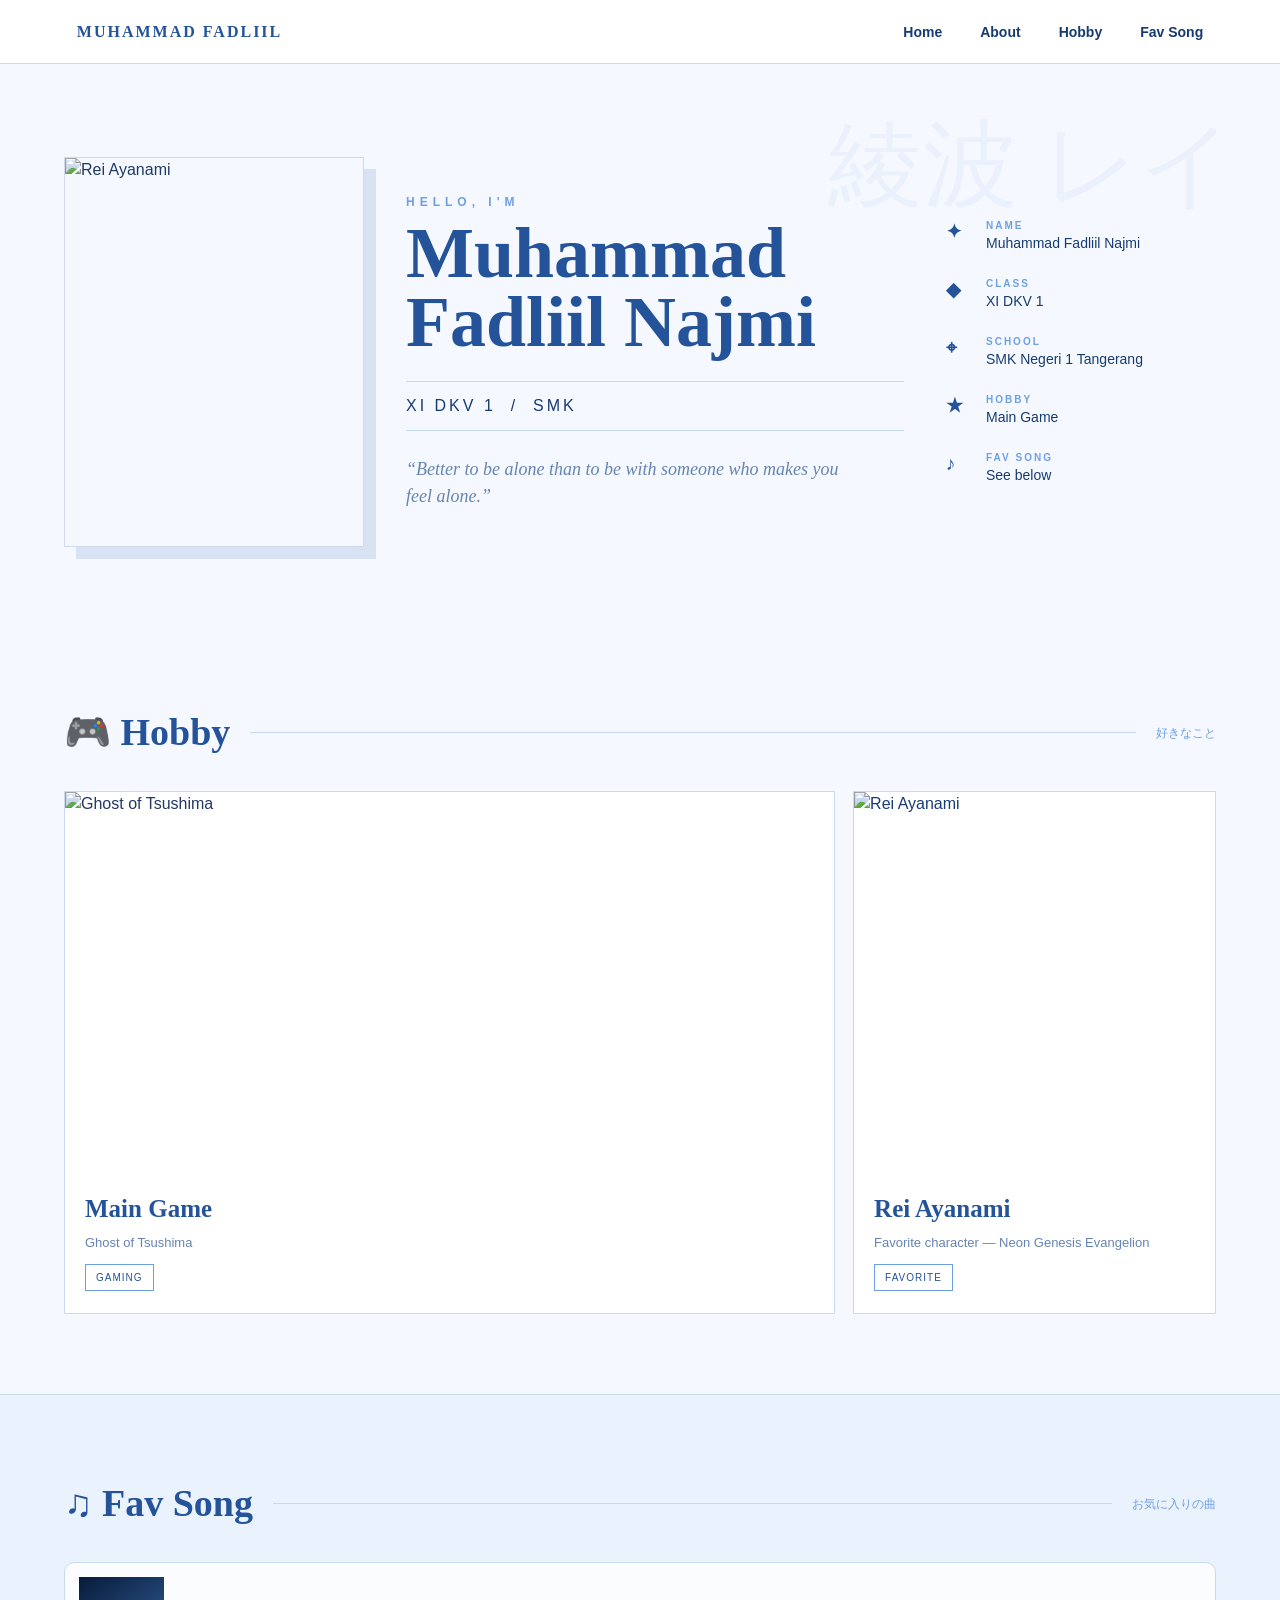
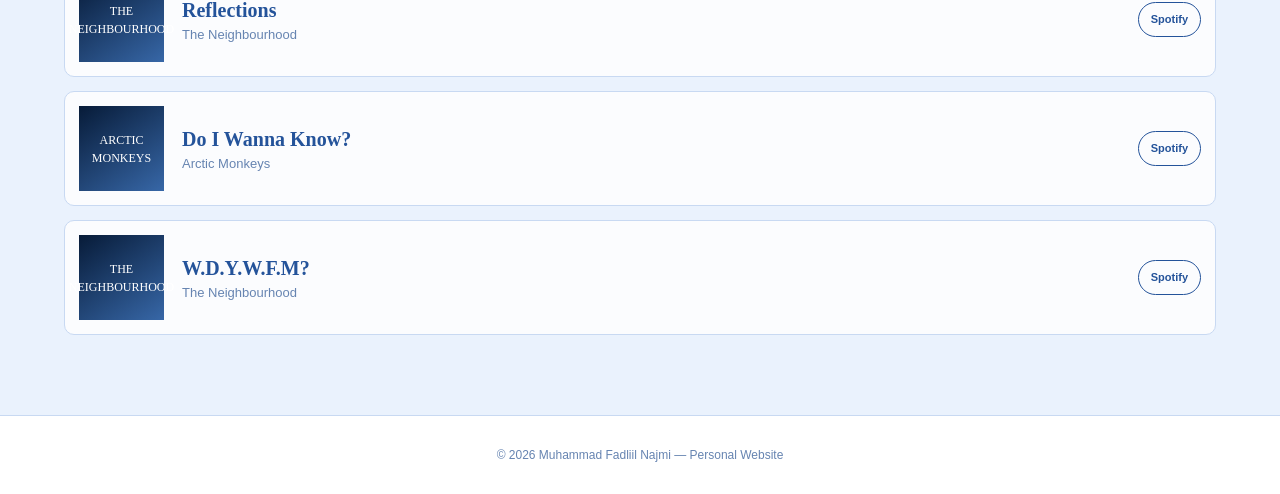
==== index.html @ 2e1e951e "Add files via upload" ====
<!DOCTYPE html>
<html lang="id">
<head>
    <meta charset="UTF-8">
    <meta name="viewport" content="width=device-width, initial-scale=1.0">
    <title>Muhammad Fadliil Najmi</title>

    <style>
        :root{
            --blue:#24539a;
            --blue2:#6f9fe3;
            --light:#f5f9ff;
            --white:#ffffff;
            --line:#c8d9f2;
            --text:#173b70;
            --muted:#6684b1;
        }

        *{box-sizing:border-box;margin:0;padding:0}

        html{scroll-behavior:smooth}

        body{
            font-family:Arial, Helvetica, sans-serif;
            background:var(--light);
            color:var(--text);
            line-height:1.5;
        }

        nav{
            height:64px;
            background:rgba(255,255,255,.94);
            border-bottom:1px solid var(--line);
            display:flex;
            align-items:center;
            justify-content:space-between;
            padding:0 6%;
            position:sticky;
            top:0;
            z-index:20;
            backdrop-filter:blur(10px);
        }

        .logo{
            font-family:Georgia,serif;
            font-weight:bold;
            color:var(--blue);
            letter-spacing:2px;
        }

        nav ul{
            list-style:none;
            display:flex;
            gap:38px;
        }

        nav a{
            color:var(--text);
            text-decoration:none;
            font-size:14px;
            font-weight:600;
        }

        nav a:hover{color:var(--blue2)}

        .container{
            width:min(1180px,90%);
            margin:auto;
        }

        /* HERO */
        .hero{
            min-height:560px;
            display:grid;
            grid-template-columns:300px 1fr 270px;
            align-items:center;
            gap:42px;
            padding:70px 0 55px;
            position:relative;
            overflow:hidden;
        }

        .hero::after{
            content:"綾波 レイ";
            position:absolute;
            right:-20px;
            top:30px;
            font-size:95px;
            font-family:Georgia,serif;
            color:rgba(111,159,227,.08);
            pointer-events:none;
        }

        .rei-main{
            width:100%;
            height:390px;
            object-fit:cover;
            object-position:center;
            border:1px solid var(--line);
            box-shadow:12px 12px 0 rgba(111,159,227,.25);
            filter:grayscale(.2) sepia(.05);
        }

        .eyebrow{
            text-transform:uppercase;
            letter-spacing:5px;
            font-size:12px;
            color:var(--blue2);
            font-weight:bold;
            margin-bottom:8px;
        }

        h1{
            font-family:Georgia,"Times New Roman",serif;
            font-size:clamp(42px,6vw,72px);
            line-height:.96;
            color:var(--blue);
            margin-bottom:24px;
        }

        .class-line{
            border-top:1px solid var(--line);
            border-bottom:1px solid var(--line);
            padding:12px 0;
            font-size:16px;
            letter-spacing:3px;
        }

        .quote{
            margin-top:25px;
            max-width:440px;
            color:var(--muted);
            font-family:Georgia,serif;
            font-style:italic;
            font-size:18px;
        }

        .info{
            display:grid;
            gap:22px;
        }

        .info-item{
            display:grid;
            grid-template-columns:30px 1fr;
            gap:10px;
        }

        .icon{
            color:var(--blue);
            font-size:19px;
            font-weight:bold;
        }

        .label{
            text-transform:uppercase;
            font-size:10px;
            letter-spacing:2px;
            color:var(--blue2);
            font-weight:bold;
        }

        .value{
            font-size:14px;
            color:var(--text);
        }

        /* SECTIONS */
        section{
            padding:80px 0;
        }

        .section-heading{
            display:flex;
            align-items:center;
            gap:20px;
            margin-bottom:30px;
        }

        .section-heading h2{
            font-family:Georgia,serif;
            font-size:38px;
            color:var(--blue);
        }

        .section-heading .line{
            height:1px;
            background:var(--line);
            flex:1;
        }

        .section-heading small{
            color:var(--blue2);
            font-size:12px;
        }

        /* HOBBY */
        .hobby-layout{
            display:grid;
            grid-template-columns:1.7fr .8fr;
            gap:18px;
        }

        .game-card,.rei-card{
            background:white;
            border:1px solid var(--line);
            overflow:hidden;
        }

        .game-card img{
            width:100%;
            height:380px;
            object-fit:cover;
            display:block;
            filter:saturate(.75) hue-rotate(5deg);
        }

        .rei-card img{
            width:100%;
            height:380px;
            object-fit:cover;
            display:block;
            object-position:center;
        }

        .card-content{
            padding:18px 20px 22px;
        }

        .card-content h3{
            color:var(--blue);
            font-family:Georgia,serif;
            font-size:25px;
            margin-bottom:5px;
        }

        .card-content p{
            color:var(--muted);
            font-size:13px;
        }

        .tag{
            display:inline-block;
            margin-top:12px;
            padding:5px 10px;
            border:1px solid var(--blue2);
            color:var(--blue);
            font-size:10px;
            letter-spacing:1px;
            text-transform:uppercase;
        }

        /* SONGS */
        .songs-section{
            background:#eaf2fd;
            border-top:1px solid var(--line);
            border-bottom:1px solid var(--line);
        }

        .songs{
            display:grid;
            gap:14px;
        }

        .song{
            display:grid;
            grid-template-columns:85px 1fr 80px;
            align-items:center;
            gap:18px;
            padding:14px;
            background:rgba(255,255,255,.8);
            border:1px solid var(--line);
            border-radius:10px;
        }

        .cover{
            width:85px;
            height:85px;
            background:linear-gradient(145deg,#071b38,#3767a7);
            display:flex;
            align-items:center;
            justify-content:center;
            text-align:center;
            color:white;
            font-family:Georgia,serif;
            font-size:12px;
            padding:8px;
        }

        .song h3{
            color:var(--blue);
            font-family:Georgia,serif;
            font-size:20px;
        }

        .song p{
            color:var(--muted);
            font-size:13px;
        }

        .spotify{
            justify-self:end;
            border:1px solid var(--blue);
            color:var(--blue);
            text-decoration:none;
            padding:8px 12px;
            border-radius:20px;
            font-size:11px;
            font-weight:bold;
        }

        .spotify:hover{
            background:var(--blue);
            color:white;
        }

        footer{
            padding:30px;
            text-align:center;
            color:var(--muted);
            background:white;
            font-size:12px;
        }

        /* MOBILE */
        @media(max-width:850px){
            .hero{
                grid-template-columns:1fr;
                text-align:center;
            }

            .rei-main{
                width:min(300px,80%);
                margin:auto;
                height:380px;
            }

            .quote{margin:25px auto}

            .info{
                grid-template-columns:1fr 1fr;
                text-align:left;
            }

            .hobby-layout{
                grid-template-columns:1fr;
            }

            .game-card img,.rei-card img{
                height:330px;
            }

            nav ul{gap:15px}
            nav a{font-size:11px}
        }

        @media(max-width:550px){
            nav{padding:0 4%}
            .logo{font-size:13px}
            nav ul{gap:10px}
            .info{grid-template-columns:1fr}
            .song{
                grid-template-columns:65px 1fr;
            }
            .cover{
                width:65px;
                height:65px;
            }
            .spotify{
                grid-column:2;
                justify-self:start;
            }
        }
    </style>
</head>

<body>

<nav>
    <div class="logo">MUHAMMAD FADLIIL</div>
    <ul>
        <li><a href="#home">Home</a></li>
        <li><a href="#about">About</a></li>
        <li><a href="#hobby">Hobby</a></li>
        <li><a href="#songs">Fav Song</a></li>
    </ul>
</nav>

<main>

    <!-- PROFILE -->
    <section class="hero container" id="home">

        <img
            class="rei-main"
            src="https://i.pinimg.com/736x/6a/52/76/6a5276e6321b547c98bd7830beb4048f.jpg"
            alt="Rei Ayanami"
        >

        <div id="about">
            <div class="eyebrow">Hello, I'm</div>
            <h1>Muhammad<br>Fadliil Najmi</h1>

            <div class="class-line">
                XI DKV 1 &nbsp;/&nbsp; SMK
            </div>

            <p class="quote">
                “Better to be alone than to be with someone who makes you feel alone.”
            </p>
        </div>

        <div class="info">
            <div class="info-item">
                <div class="icon">✦</div>
                <div>
                    <div class="label">Name</div>
                    <div class="value">Muhammad Fadliil Najmi</div>
                </div>
            </div>

            <div class="info-item">
                <div class="icon">◆</div>
                <div>
                    <div class="label">Class</div>
                    <div class="value">XI DKV 1</div>
                </div>
            </div>

            <div class="info-item">
                <div class="icon">⌖</div>
                <div>
                    <div class="label">School</div>
                    <div class="value">SMK Negeri 1 Tangerang</div>
                </div>
            </div>

            <div class="info-item">
                <div class="icon">★</div>
                <div>
                    <div class="label">Hobby</div>
                    <div class="value">Main Game</div>
                </div>
            </div>

            <div class="info-item">
                <div class="icon">♪</div>
                <div>
                    <div class="label">Fav Song</div>
                    <div class="value">See below</div>
                </div>
            </div>
        </div>

    </section>

    <!-- HOBBY -->
    <section id="hobby">
        <div class="container">

            <div class="section-heading">
                <h2>🎮 Hobby</h2>
                <div class="line"></div>
                <small>好きなこと</small>
            </div>

            <div class="hobby-layout">

                <article class="game-card">
                    <img
                        src="https://image.api.playstation.com/vulcan/ap/rnd/202010/0222/9h423wCC1FFb8tknYFAU4NC9.png"
                        alt="Ghost of Tsushima"
                    >

                    <div class="card-content">
                        <h3>Main Game</h3>
                        <p>Ghost of Tsushima</p>
                        <span class="tag">Gaming</span>
                    </div>
                </article>

                <article class="rei-card">
                    <img
                        src="https://i.pinimg.com/736x/6a/52/76/6a5276e6321b547c98bd7830beb4048f.jpg"
                        alt="Rei Ayanami"
                    >

                    <div class="card-content">
                        <h3>Rei Ayanami</h3>
                        <p>Favorite character — Neon Genesis Evangelion</p>
                        <span class="tag">Favorite</span>
                    </div>
                </article>

            </div>
        </div>
    </section>

    <!-- SONGS -->
    <section class="songs-section" id="songs">
        <div class="container">

            <div class="section-heading">
                <h2>♫ Fav Song</h2>
                <div class="line"></div>
                <small>お気に入りの曲</small>
            </div>

            <div class="songs">

                <article class="song">
                    <div class="cover">THE<br>NEIGHBOURHOOD</div>
                    <div>
                        <h3>Reflections</h3>
                        <p>The Neighbourhood</p>
                    </div>
                    <a
                        class="spotify"
                        href="https://open.spotify.com/search/Reflections%20The%20Neighbourhood"
                        target="_blank"
                    >Spotify</a>
                </article>

                <article class="song">
                    <div class="cover">ARCTIC<br>MONKEYS</div>
                    <div>
                        <h3>Do I Wanna Know?</h3>
                        <p>Arctic Monkeys</p>
                    </div>
                    <a
                        class="spotify"
                        href="https://open.spotify.com/search/Do%20I%20Wanna%20Know%20Arctic%20Monkeys"
                        target="_blank"
                    >Spotify</a>
                </article>

                <article class="song">
                    <div class="cover">THE<br>NEIGHBOURHOOD</div>
                    <div>
                        <h3>W.D.Y.W.F.M?</h3>
                        <p>The Neighbourhood</p>
                    </div>
                    <a
                        class="spotify"
                        href="https://open.spotify.com/search/W.D.Y.W.F.M.%20The%20Neighbourhood"
                        target="_blank"
                    >Spotify</a>
                </article>

            </div>
        </div>
    </section>

</main>

<footer>
    © 2026 Muhammad Fadliil Najmi — Personal Website
</footer>

</body>
</html>
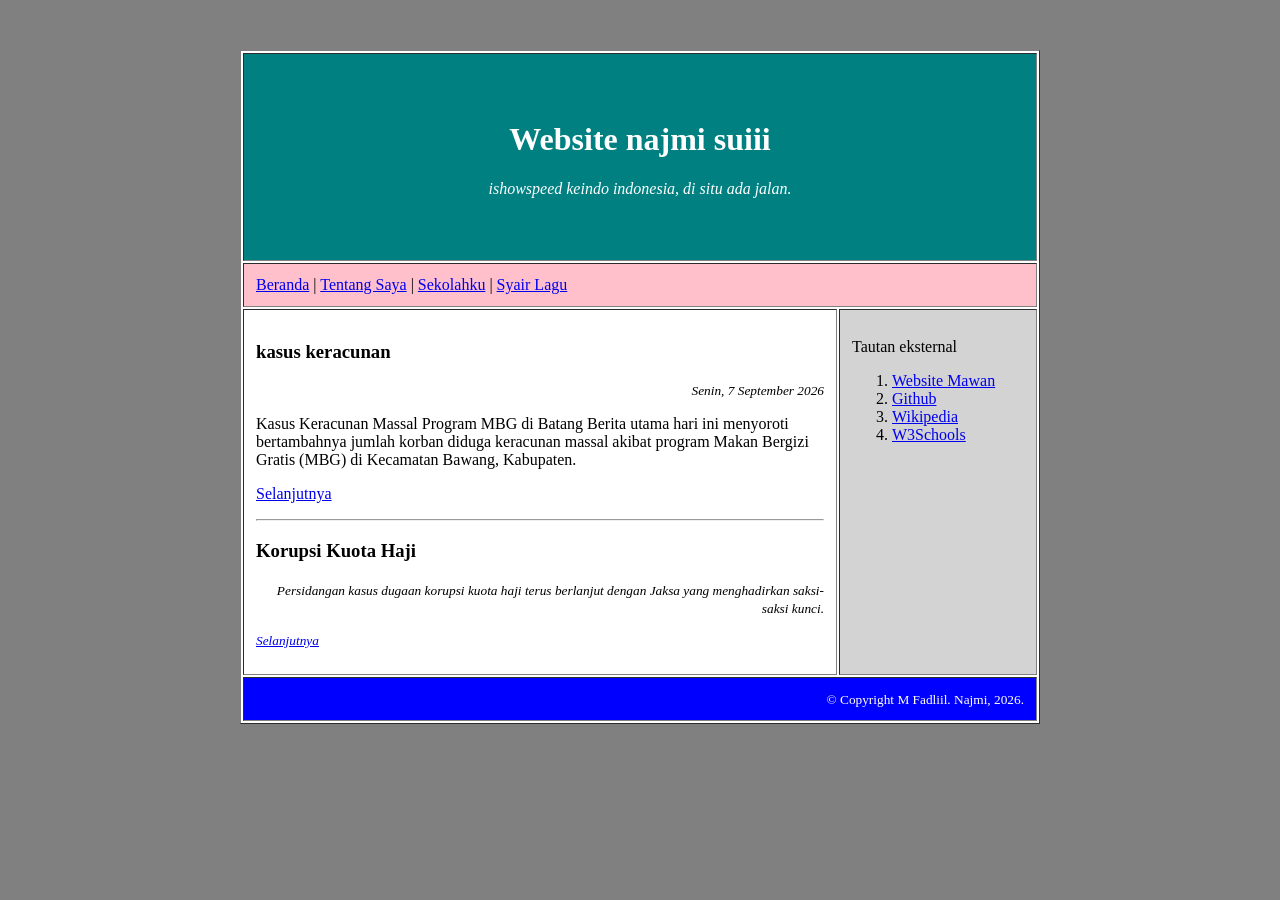
==== commit 48265f82: "Add files via upload" ====
--- a/index.html
+++ b/index.html
@@ -1,561 +1,67 @@
-<!DOCTYPE html>
-<html lang="id">
-<head>
-    <meta charset="UTF-8">
-    <meta name="viewport" content="width=device-width, initial-scale=1.0">
-    <title>Muhammad Fadliil Najmi</title>
-
-    <style>
-        :root{
-            --blue:#24539a;
-            --blue2:#6f9fe3;
-            --light:#f5f9ff;
-            --white:#ffffff;
-            --line:#c8d9f2;
-            --text:#173b70;
-            --muted:#6684b1;
-        }
-
-        *{box-sizing:border-box;margin:0;padding:0}
-
-        html{scroll-behavior:smooth}
-
-        body{
-            font-family:Arial, Helvetica, sans-serif;
-            background:var(--light);
-            color:var(--text);
-            line-height:1.5;
-        }
-
-        nav{
-            height:64px;
-            background:rgba(255,255,255,.94);
-            border-bottom:1px solid var(--line);
-            display:flex;
-            align-items:center;
-            justify-content:space-between;
-            padding:0 6%;
-            position:sticky;
-            top:0;
-            z-index:20;
-            backdrop-filter:blur(10px);
-        }
-
-        .logo{
-            font-family:Georgia,serif;
-            font-weight:bold;
-            color:var(--blue);
-            letter-spacing:2px;
-        }
-
-        nav ul{
-            list-style:none;
-            display:flex;
-            gap:38px;
-        }
-
-        nav a{
-            color:var(--text);
-            text-decoration:none;
-            font-size:14px;
-            font-weight:600;
-        }
-
-        nav a:hover{color:var(--blue2)}
-
-        .container{
-            width:min(1180px,90%);
-            margin:auto;
-        }
-
-        /* HERO */
-        .hero{
-            min-height:560px;
-            display:grid;
-            grid-template-columns:300px 1fr 270px;
-            align-items:center;
-            gap:42px;
-            padding:70px 0 55px;
-            position:relative;
-            overflow:hidden;
-        }
-
-        .hero::after{
-            content:"綾波 レイ";
-            position:absolute;
-            right:-20px;
-            top:30px;
-            font-size:95px;
-            font-family:Georgia,serif;
-            color:rgba(111,159,227,.08);
-            pointer-events:none;
-        }
-
-        .rei-main{
-            width:100%;
-            height:390px;
-            object-fit:cover;
-            object-position:center;
-            border:1px solid var(--line);
-            box-shadow:12px 12px 0 rgba(111,159,227,.25);
-            filter:grayscale(.2) sepia(.05);
-        }
-
-        .eyebrow{
-            text-transform:uppercase;
-            letter-spacing:5px;
-            font-size:12px;
-            color:var(--blue2);
-            font-weight:bold;
-            margin-bottom:8px;
-        }
-
-        h1{
-            font-family:Georgia,"Times New Roman",serif;
-            font-size:clamp(42px,6vw,72px);
-            line-height:.96;
-            color:var(--blue);
-            margin-bottom:24px;
-        }
-
-        .class-line{
-            border-top:1px solid var(--line);
-            border-bottom:1px solid var(--line);
-            padding:12px 0;
-            font-size:16px;
-            letter-spacing:3px;
-        }
-
-        .quote{
-            margin-top:25px;
-            max-width:440px;
-            color:var(--muted);
-            font-family:Georgia,serif;
-            font-style:italic;
-            font-size:18px;
-        }
-
-        .info{
-            display:grid;
-            gap:22px;
-        }
-
-        .info-item{
-            display:grid;
-            grid-template-columns:30px 1fr;
-            gap:10px;
-        }
-
-        .icon{
-            color:var(--blue);
-            font-size:19px;
-            font-weight:bold;
-        }
-
-        .label{
-            text-transform:uppercase;
-            font-size:10px;
-            letter-spacing:2px;
-            color:var(--blue2);
-            font-weight:bold;
-        }
-
-        .value{
-            font-size:14px;
-            color:var(--text);
-        }
-
-        /* SECTIONS */
-        section{
-            padding:80px 0;
-        }
-
-        .section-heading{
-            display:flex;
-            align-items:center;
-            gap:20px;
-            margin-bottom:30px;
-        }
-
-        .section-heading h2{
-            font-family:Georgia,serif;
-            font-size:38px;
-            color:var(--blue);
-        }
-
-        .section-heading .line{
-            height:1px;
-            background:var(--line);
-            flex:1;
-        }
-
-        .section-heading small{
-            color:var(--blue2);
-            font-size:12px;
-        }
-
-        /* HOBBY */
-        .hobby-layout{
-            display:grid;
-            grid-template-columns:1.7fr .8fr;
-            gap:18px;
-        }
-
-        .game-card,.rei-card{
-            background:white;
-            border:1px solid var(--line);
-            overflow:hidden;
-        }
-
-        .game-card img{
-            width:100%;
-            height:380px;
-            object-fit:cover;
-            display:block;
-            filter:saturate(.75) hue-rotate(5deg);
-        }
-
-        .rei-card img{
-            width:100%;
-            height:380px;
-            object-fit:cover;
-            display:block;
-            object-position:center;
-        }
-
-        .card-content{
-            padding:18px 20px 22px;
-        }
-
-        .card-content h3{
-            color:var(--blue);
-            font-family:Georgia,serif;
-            font-size:25px;
-            margin-bottom:5px;
-        }
-
-        .card-content p{
-            color:var(--muted);
-            font-size:13px;
-        }
-
-        .tag{
-            display:inline-block;
-            margin-top:12px;
-            padding:5px 10px;
-            border:1px solid var(--blue2);
-            color:var(--blue);
-            font-size:10px;
-            letter-spacing:1px;
-            text-transform:uppercase;
-        }
-
-        /* SONGS */
-        .songs-section{
-            background:#eaf2fd;
-            border-top:1px solid var(--line);
-            border-bottom:1px solid var(--line);
-        }
-
-        .songs{
-            display:grid;
-            gap:14px;
-        }
-
-        .song{
-            display:grid;
-            grid-template-columns:85px 1fr 80px;
-            align-items:center;
-            gap:18px;
-            padding:14px;
-            background:rgba(255,255,255,.8);
-            border:1px solid var(--line);
-            border-radius:10px;
-        }
-
-        .cover{
-            width:85px;
-            height:85px;
-            background:linear-gradient(145deg,#071b38,#3767a7);
-            display:flex;
-            align-items:center;
-            justify-content:center;
-            text-align:center;
-            color:white;
-            font-family:Georgia,serif;
-            font-size:12px;
-            padding:8px;
-        }
-
-        .song h3{
-            color:var(--blue);
-            font-family:Georgia,serif;
-            font-size:20px;
-        }
-
-        .song p{
-            color:var(--muted);
-            font-size:13px;
-        }
-
-        .spotify{
-            justify-self:end;
-            border:1px solid var(--blue);
-            color:var(--blue);
-            text-decoration:none;
-            padding:8px 12px;
-            border-radius:20px;
-            font-size:11px;
-            font-weight:bold;
-        }
-
-        .spotify:hover{
-            background:var(--blue);
-            color:white;
-        }
-
-        footer{
-            padding:30px;
-            text-align:center;
-            color:var(--muted);
-            background:white;
-            font-size:12px;
-        }
-
-        /* MOBILE */
-        @media(max-width:850px){
-            .hero{
-                grid-template-columns:1fr;
-                text-align:center;
-            }
-
-            .rei-main{
-                width:min(300px,80%);
-                margin:auto;
-                height:380px;
-            }
-
-            .quote{margin:25px auto}
-
-            .info{
-                grid-template-columns:1fr 1fr;
-                text-align:left;
-            }
-
-            .hobby-layout{
-                grid-template-columns:1fr;
-            }
-
-            .game-card img,.rei-card img{
-                height:330px;
-            }
-
-            nav ul{gap:15px}
-            nav a{font-size:11px}
-        }
-
-        @media(max-width:550px){
-            nav{padding:0 4%}
-            .logo{font-size:13px}
-            nav ul{gap:10px}
-            .info{grid-template-columns:1fr}
-            .song{
-                grid-template-columns:65px 1fr;
-            }
-            .cover{
-                width:65px;
-                height:65px;
-            }
-            .spotify{
-                grid-column:2;
-                justify-self:start;
-            }
-        }
-    </style>
-</head>
-
-<body>
-
-<nav>
-    <div class="logo">MUHAMMAD FADLIIL</div>
-    <ul>
-        <li><a href="#home">Home</a></li>
-        <li><a href="#about">About</a></li>
-        <li><a href="#hobby">Hobby</a></li>
-        <li><a href="#songs">Fav Song</a></li>
-    </ul>
-</nav>
-
-<main>
-
-    <!-- PROFILE -->
-    <section class="hero container" id="home">
-
-        <img
-            class="rei-main"
-            src="https://i.pinimg.com/736x/6a/52/76/6a5276e6321b547c98bd7830beb4048f.jpg"
-            alt="Rei Ayanami"
-        >
-
-        <div id="about">
-            <div class="eyebrow">Hello, I'm</div>
-            <h1>Muhammad<br>Fadliil Najmi</h1>
-
-            <div class="class-line">
-                XI DKV 1 &nbsp;/&nbsp; SMK
-            </div>
-
-            <p class="quote">
-                “Better to be alone than to be with someone who makes you feel alone.”
-            </p>
-        </div>
-
-        <div class="info">
-            <div class="info-item">
-                <div class="icon">✦</div>
-                <div>
-                    <div class="label">Name</div>
-                    <div class="value">Muhammad Fadliil Najmi</div>
-                </div>
-            </div>
-
-            <div class="info-item">
-                <div class="icon">◆</div>
-                <div>
-                    <div class="label">Class</div>
-                    <div class="value">XI DKV 1</div>
-                </div>
-            </div>
-
-            <div class="info-item">
-                <div class="icon">⌖</div>
-                <div>
-                    <div class="label">School</div>
-                    <div class="value">SMK Negeri 1 Tangerang</div>
-                </div>
-            </div>
-
-            <div class="info-item">
-                <div class="icon">★</div>
-                <div>
-                    <div class="label">Hobby</div>
-                    <div class="value">Main Game</div>
-                </div>
-            </div>
-
-            <div class="info-item">
-                <div class="icon">♪</div>
-                <div>
-                    <div class="label">Fav Song</div>
-                    <div class="value">See below</div>
-                </div>
-            </div>
-        </div>
-
-    </section>
-
-    <!-- HOBBY -->
-    <section id="hobby">
-        <div class="container">
-
-            <div class="section-heading">
-                <h2>🎮 Hobby</h2>
-                <div class="line"></div>
-                <small>好きなこと</small>
-            </div>
-
-            <div class="hobby-layout">
-
-                <article class="game-card">
-                    <img
-                        src="https://image.api.playstation.com/vulcan/ap/rnd/202010/0222/9h423wCC1FFb8tknYFAU4NC9.png"
-                        alt="Ghost of Tsushima"
-                    >
-
-                    <div class="card-content">
-                        <h3>Main Game</h3>
-                        <p>Ghost of Tsushima</p>
-                        <span class="tag">Gaming</span>
-                    </div>
-                </article>
-
-                <article class="rei-card">
-                    <img
-                        src="https://i.pinimg.com/736x/6a/52/76/6a5276e6321b547c98bd7830beb4048f.jpg"
-                        alt="Rei Ayanami"
-                    >
-
-                    <div class="card-content">
-                        <h3>Rei Ayanami</h3>
-                        <p>Favorite character — Neon Genesis Evangelion</p>
-                        <span class="tag">Favorite</span>
-                    </div>
-                </article>
-
-            </div>
-        </div>
-    </section>
-
-    <!-- SONGS -->
-    <section class="songs-section" id="songs">
-        <div class="container">
-
-            <div class="section-heading">
-                <h2>♫ Fav Song</h2>
-                <div class="line"></div>
-                <small>お気に入りの曲</small>
-            </div>
-
-            <div class="songs">
-
-                <article class="song">
-                    <div class="cover">THE<br>NEIGHBOURHOOD</div>
-                    <div>
-                        <h3>Reflections</h3>
-                        <p>The Neighbourhood</p>
-                    </div>
-                    <a
-                        class="spotify"
-                        href="https://open.spotify.com/search/Reflections%20The%20Neighbourhood"
-                        target="_blank"
-                    >Spotify</a>
-                </article>
-
-                <article class="song">
-                    <div class="cover">ARCTIC<br>MONKEYS</div>
-                    <div>
-                        <h3>Do I Wanna Know?</h3>
-                        <p>Arctic Monkeys</p>
-                    </div>
-                    <a
-                        class="spotify"
-                        href="https://open.spotify.com/search/Do%20I%20Wanna%20Know%20Arctic%20Monkeys"
-                        target="_blank"
-                    >Spotify</a>
-                </article>
-
-                <article class="song">
-                    <div class="cover">THE<br>NEIGHBOURHOOD</div>
-                    <div>
-                        <h3>W.D.Y.W.F.M?</h3>
-                        <p>The Neighbourhood</p>
-                    </div>
-                    <a
-                        class="spotify"
-                        href="https://open.spotify.com/search/W.D.Y.W.F.M.%20The%20Neighbourhood"
-                        target="_blank"
-                    >Spotify</a>
-                </article>
-
-            </div>
-        </div>
-    </section>
-
-</main>
-
-<footer>
-    © 2026 Muhammad Fadliil Najmi — Personal Website
-</footer>
-
-</body>
-</html>
+<!DOCTYPE html>
+<html lang="id">
+<head>
+    <title>Beranda</title>
+    <link rel="icon" type="image/x-icon" href="favicon.ico">
+</head>
+
+<body bgcolor="grey" background="images/background.svg">
+    <!-- Halaman web tanpa CSS. Murni hanya memakai HTML -->
+    <p>&nbsp;</p>
+    <table border="1" width="800px" cellpadding="12px" align="center" bgcolor="white">
+        <tr>
+            <td colspan="2" align="center" bgcolor="teal" background="images/jaring-teal.svg">
+                <font color="white">
+                    <p>&nbsp;</p>
+                    <h1>Website najmi suiii</h1>
+                    <p><em>ishowspeed keindo indonesia, di situ ada jalan.</em></p>
+                    <p>&nbsp;</p>
+                </font>
+            </td>
+        </tr>
+        <tr>
+            <td colspan="2" bgcolor="pink">
+                <a href="./">Beranda</a> |
+                <a href="tentang-saya.html">Tentang Saya</a> |
+                <a href="sekolahku.html">Sekolahku</a> |
+                <a href="syair-lagu.html">Syair Lagu</a>
+            </td>
+        </tr>
+        <tr>
+            <td width="75%">
+                <!-- Content utama -->
+
+                <h3>kasus keracunan</h3>
+                <p align="right"><small><em>Senin, 7 September 2026</em></small></p>
+                <p>Kasus Keracunan Massal Program MBG di Batang
+Berita utama hari ini menyoroti bertambahnya jumlah korban diduga keracunan massal akibat program Makan Bergizi Gratis (MBG) di Kecamatan Bawang, Kabupaten.</p>
+                <p><a href="berita/berita-1.html">Selanjutnya</a></p>
+
+                <hr>
+
+                <h3>Korupsi Kuota Haji</h3>
+                <p align="right"><small><em>Persidangan kasus dugaan korupsi kuota haji terus berlanjut dengan Jaksa yang menghadirkan saksi-saksi kunci.</p>
+                <p><a href="berita/berita-2.html">Selanjutnya</a></p>
+
+                <!-- Akhir dari content utama -->
+            </td>
+            <td width="25%" valign="top" bgcolor="lightgrey">
+                <p>Tautan eksternal</p>
+                <ol>
+                    <li><a href="https://mfadliilnbudi-rgb.github.io">Website Mawan</a></li>
+                    <li><a href="https://www.github.com">Github</a></li>
+                    <li><a href="https://www.wikipedia.org">Wikipedia</a></li>
+                    <li><a href="https://www.w3schools.com">W3Schools</a></li>
+                </ol>
+            </td>
+        </tr>
+        <tr>
+            <td colspan="2" align="right" bgcolor="blue">
+                <font color="white"><small>&copy; Copyright M Fadliil. Najmi, 2026.</small></font>
+            </td>
+        </tr>
+    </table>
+    <p>&nbsp;</p>
+</body>
+
+</html>
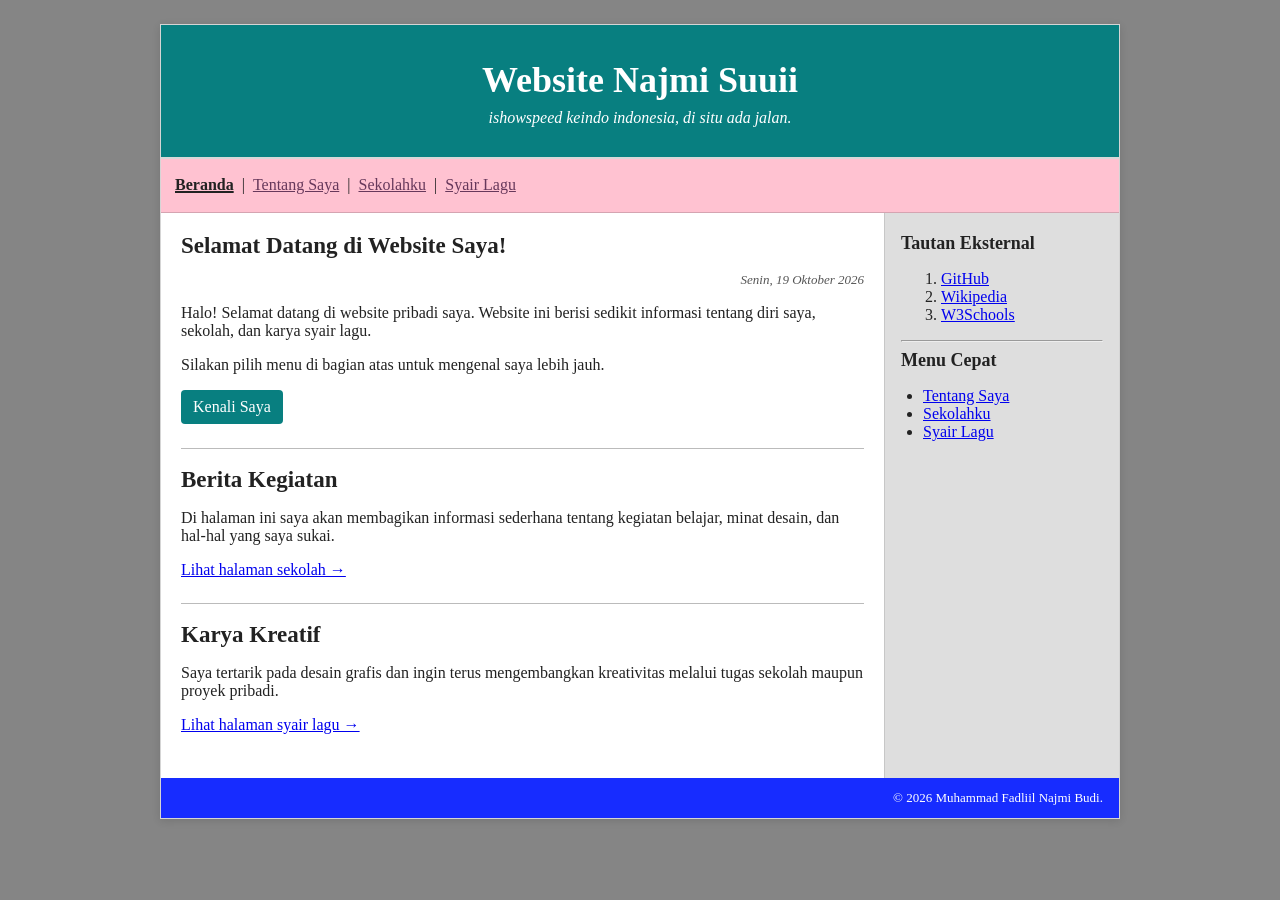
==== commit 1e57696e: "Add files via upload" ====
--- a/index.html
+++ b/index.html
@@ -1,67 +1,60 @@
-<!DOCTYPE html>
-<html lang="id">
-<head>
-    <title>Beranda</title>
-    <link rel="icon" type="image/x-icon" href="favicon.ico">
-</head>
-
-<body bgcolor="grey" background="images/background.svg">
-    <!-- Halaman web tanpa CSS. Murni hanya memakai HTML -->
-    <p>&nbsp;</p>
-    <table border="1" width="800px" cellpadding="12px" align="center" bgcolor="white">
-        <tr>
-            <td colspan="2" align="center" bgcolor="teal" background="images/jaring-teal.svg">
-                <font color="white">
-                    <p>&nbsp;</p>
-                    <h1>Website najmi suiii</h1>
-                    <p><em>ishowspeed keindo indonesia, di situ ada jalan.</em></p>
-                    <p>&nbsp;</p>
-                </font>
-            </td>
-        </tr>
-        <tr>
-            <td colspan="2" bgcolor="pink">
-                <a href="./">Beranda</a> |
-                <a href="tentang-saya.html">Tentang Saya</a> |
-                <a href="sekolahku.html">Sekolahku</a> |
-                <a href="syair-lagu.html">Syair Lagu</a>
-            </td>
-        </tr>
-        <tr>
-            <td width="75%">
-                <!-- Content utama -->
-
-                <h3>kasus keracunan</h3>
-                <p align="right"><small><em>Senin, 7 September 2026</em></small></p>
-                <p>Kasus Keracunan Massal Program MBG di Batang
-Berita utama hari ini menyoroti bertambahnya jumlah korban diduga keracunan massal akibat program Makan Bergizi Gratis (MBG) di Kecamatan Bawang, Kabupaten.</p>
-                <p><a href="berita/berita-1.html">Selanjutnya</a></p>
-
-                <hr>
-
-                <h3>Korupsi Kuota Haji</h3>
-                <p align="right"><small><em>Persidangan kasus dugaan korupsi kuota haji terus berlanjut dengan Jaksa yang menghadirkan saksi-saksi kunci.</p>
-                <p><a href="berita/berita-2.html">Selanjutnya</a></p>
-
-                <!-- Akhir dari content utama -->
-            </td>
-            <td width="25%" valign="top" bgcolor="lightgrey">
-                <p>Tautan eksternal</p>
-                <ol>
-                    <li><a href="https://mfadliilnbudi-rgb.github.io">Website Mawan</a></li>
-                    <li><a href="https://www.github.com">Github</a></li>
-                    <li><a href="https://www.wikipedia.org">Wikipedia</a></li>
-                    <li><a href="https://www.w3schools.com">W3Schools</a></li>
-                </ol>
-            </td>
-        </tr>
-        <tr>
-            <td colspan="2" align="right" bgcolor="blue">
-                <font color="white"><small>&copy; Copyright M Fadliil. Najmi, 2026.</small></font>
-            </td>
-        </tr>
-    </table>
-    <p>&nbsp;</p>
-</body>
-
-</html>+<!DOCTYPE html>
+<html lang="id">
+<head>
+  <meta charset="UTF-8">
+  <meta name="viewport" content="width=device-width, initial-scale=1.0">
+  <title>Website Najmi Suuii | Beranda</title>
+  <link rel="stylesheet" href="style.css">
+</head>
+<body>
+<div class="site">
+  <header>
+    <h1>Website Najmi Suuii</h1>
+    <p>ishowspeed keindo indonesia, di situ ada jalan.</p>
+  </header>
+  <nav aria-label="Navigasi utama">
+    <a href="index.html" aria-current="page">Beranda</a> |
+    <a href="tentang-saya.html">Tentang Saya</a> |
+    <a href="sekolahku.html">Sekolahku</a> |
+    <a href="syair-lagu.html">Syair Lagu</a>
+  </nav>
+  <div class="layout">
+    <main>
+      <article>
+        <h2>Selamat Datang di Website Saya!</h2>
+        <p class="date">Senin, 19 Oktober 2026</p>
+        <p>Halo! Selamat datang di website pribadi saya. Website ini berisi sedikit informasi tentang diri saya, sekolah, dan karya syair lagu.</p>
+        <p>Silakan pilih menu di bagian atas untuk mengenal saya lebih jauh.</p>
+        <a class="button-link" href="tentang-saya.html">Kenali Saya</a>
+      </article>
+      <article>
+        <h2>Berita Kegiatan</h2>
+        <p>Di halaman ini saya akan membagikan informasi sederhana tentang kegiatan belajar, minat desain, dan hal-hal yang saya sukai.</p>
+        <p><a href="sekolahku.html">Lihat halaman sekolah →</a></p>
+      </article>
+      <article>
+        <h2>Karya Kreatif</h2>
+        <p>Saya tertarik pada desain grafis dan ingin terus mengembangkan kreativitas melalui tugas sekolah maupun proyek pribadi.</p>
+        <p><a href="syair-lagu.html">Lihat halaman syair lagu →</a></p>
+      </article>
+    </main>
+    <aside>
+      <h2>Tautan Eksternal</h2>
+      <ol>
+        <li><a href="https://github.com/" target="_blank" rel="noopener">GitHub</a></li>
+        <li><a href="https://www.wikipedia.org/" target="_blank" rel="noopener">Wikipedia</a></li>
+        <li><a href="https://www.w3schools.com/" target="_blank" rel="noopener">W3Schools</a></li>
+      </ol>
+      <hr>
+      <h2>Menu Cepat</h2>
+      <ul>
+        <li><a href="tentang-saya.html">Tentang Saya</a></li>
+        <li><a href="sekolahku.html">Sekolahku</a></li>
+        <li><a href="syair-lagu.html">Syair Lagu</a></li>
+      </ul>
+    </aside>
+  </div>
+  <footer>© 2026 Muhammad Fadliil Najmi Budi.</footer>
+</div>
+</body>
+</html>
--- a/style.css
+++ b/style.css
@@ -0,0 +1,86 @@
+* { box-sizing: border-box; }
+:root {
+  --teal: #087f80;
+  --teal-dark: #06696b;
+  --pink: #ffc2d1;
+  --page-gray: #858585;
+  --text: #222;
+  --blue: #172cff;
+}
+html { scroll-behavior: smooth; }
+body {
+  margin: 0;
+  padding: 24px 12px;
+  background: var(--page-gray);
+  color: var(--text);
+  font-family: Georgia, "Times New Roman", serif;
+  font-size: 16px;
+}
+.site {
+  width: min(960px, 100%);
+  margin: 0 auto;
+  background: white;
+  border: 1px solid #d5d5d5;
+  box-shadow: 0 2px 8px rgba(0,0,0,.12);
+}
+header {
+  background: var(--teal);
+  color: white;
+  text-align: center;
+  padding: 34px 18px 30px;
+  border-bottom: 2px solid #d8d8d8;
+}
+header h1 { margin: 0 0 8px; font-size: clamp(25px, 4vw, 36px); }
+header p { margin: 0; font-style: italic; }
+nav {
+  background: var(--pink);
+  padding: 12px 14px;
+  border-bottom: 1px solid #d5a4b1;
+  line-height: 1.8;
+}
+nav a { color: #67385b; margin: 0 4px; }
+nav a:first-child { margin-left: 0; }
+nav a[aria-current="page"] { font-weight: bold; color: #222; text-decoration-thickness: 2px; }
+.layout { display: grid; grid-template-columns: minmax(0, 1fr) 235px; }
+main { padding: 20px; min-width: 0; }
+aside { padding: 20px 16px; background: #dedede; border-left: 1px solid #c7c7c7; }
+aside h2 { margin-top: 0; font-size: 18px; }
+aside ul { padding-left: 22px; }
+article { margin-bottom: 24px; }
+article + article { border-top: 1px solid #bbb; padding-top: 18px; }
+h2 { font-size: 23px; margin: 0 0 10px; }
+h3 { font-size: 19px; margin-top: 22px; }
+.date { text-align: right; font-size: 13px; font-style: italic; color: #555; }
+footer { background: var(--blue); color: white; text-align: right; padding: 12px 16px; font-size: 13px; }
+.card {
+  border: 1px solid #ccc;
+  padding: 14px 16px;
+  margin: 14px 0;
+  background: #fff;
+}
+.profile-placeholder, .photo-placeholder {
+  border: 2px dashed #999;
+  background: #f3f3f3;
+  color: #555;
+  text-align: center;
+  padding: 26px 12px;
+  margin: 12px 0;
+}
+.button-link {
+  display: inline-block;
+  padding: 8px 12px;
+  background: var(--teal);
+  color: white;
+  text-decoration: none;
+  border-radius: 4px;
+}
+.button-link:hover { background: var(--teal-dark); }
+.small-note { color: #555; font-size: 13px; }
+.song-verse { line-height: 1.9; font-style: italic; }
+@media (max-width: 650px) {
+  body { padding: 10px 6px; }
+  header { padding: 25px 12px; }
+  .layout { grid-template-columns: 1fr; }
+  aside { border-left: 0; border-top: 1px solid #c7c7c7; }
+  main { padding: 16px; }
+}
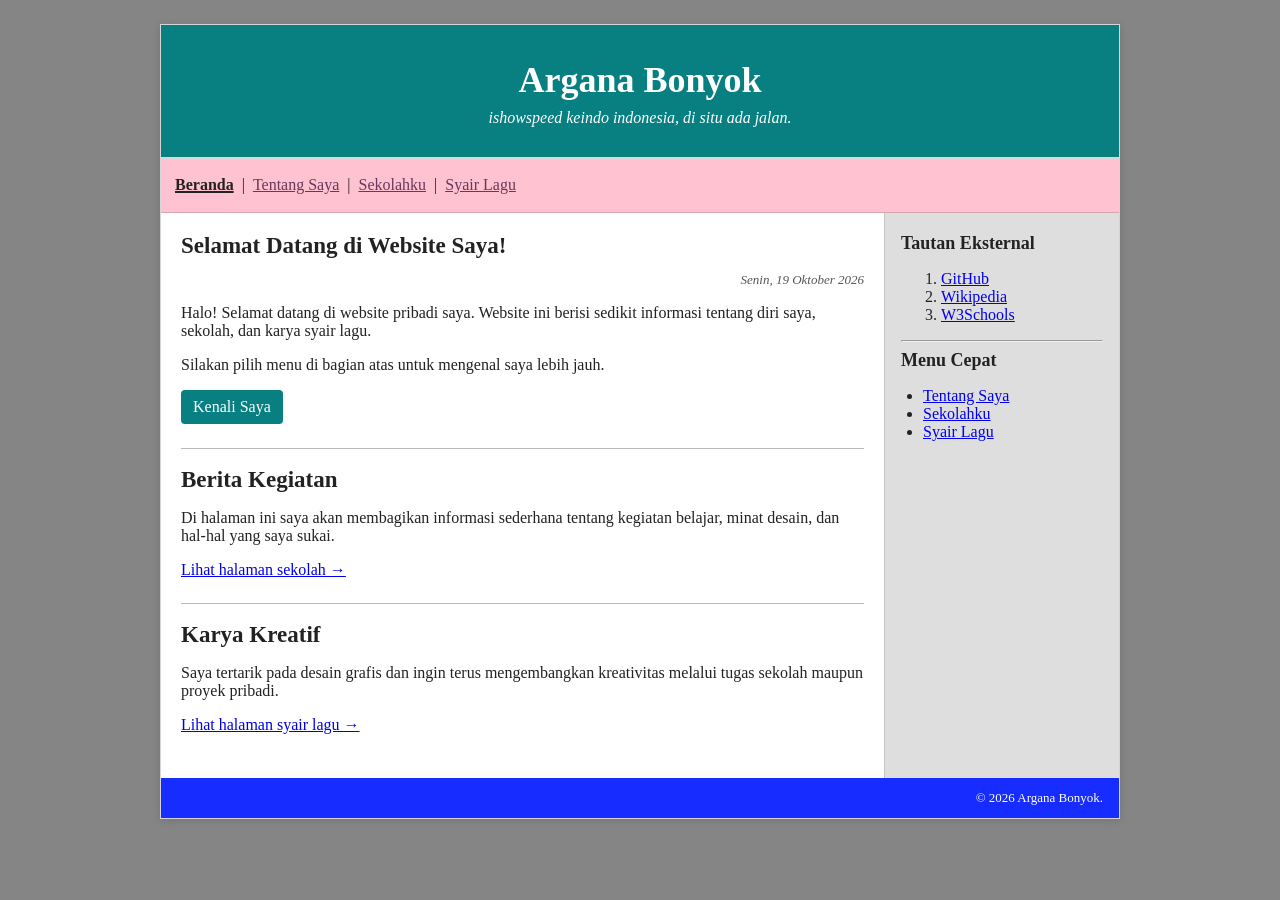
==== commit f9cab996: "Add files via upload" ====
--- a/index.html
+++ b/index.html
@@ -3,13 +3,13 @@
 <head>
   <meta charset="UTF-8">
   <meta name="viewport" content="width=device-width, initial-scale=1.0">
-  <title>Website Najmi Suuii | Beranda</title>
+  <title>Argana Bonyok | Beranda</title>
   <link rel="stylesheet" href="style.css">
 </head>
 <body>
 <div class="site">
   <header>
-    <h1>Website Najmi Suuii</h1>
+    <h1>Argana Bonyok</h1>
     <p>ishowspeed keindo indonesia, di situ ada jalan.</p>
   </header>
   <nav aria-label="Navigasi utama">
@@ -54,7 +54,7 @@
       </ul>
     </aside>
   </div>
-  <footer>© 2026 Muhammad Fadliil Najmi Budi.</footer>
+  <footer>© 2026 Argana Bonyok.</footer>
 </div>
 </body>
 </html>
--- a/style.css
+++ b/style.css
@@ -1,86 +1,17 @@
 * { box-sizing: border-box; }
-:root {
-  --teal: #087f80;
-  --teal-dark: #06696b;
-  --pink: #ffc2d1;
-  --page-gray: #858585;
-  --text: #222;
-  --blue: #172cff;
-}
-html { scroll-behavior: smooth; }
-body {
-  margin: 0;
-  padding: 24px 12px;
-  background: var(--page-gray);
-  color: var(--text);
-  font-family: Georgia, "Times New Roman", serif;
-  font-size: 16px;
-}
-.site {
-  width: min(960px, 100%);
-  margin: 0 auto;
-  background: white;
-  border: 1px solid #d5d5d5;
-  box-shadow: 0 2px 8px rgba(0,0,0,.12);
-}
-header {
-  background: var(--teal);
-  color: white;
-  text-align: center;
-  padding: 34px 18px 30px;
-  border-bottom: 2px solid #d8d8d8;
-}
-header h1 { margin: 0 0 8px; font-size: clamp(25px, 4vw, 36px); }
-header p { margin: 0; font-style: italic; }
-nav {
-  background: var(--pink);
-  padding: 12px 14px;
-  border-bottom: 1px solid #d5a4b1;
-  line-height: 1.8;
-}
-nav a { color: #67385b; margin: 0 4px; }
-nav a:first-child { margin-left: 0; }
-nav a[aria-current="page"] { font-weight: bold; color: #222; text-decoration-thickness: 2px; }
-.layout { display: grid; grid-template-columns: minmax(0, 1fr) 235px; }
-main { padding: 20px; min-width: 0; }
-aside { padding: 20px 16px; background: #dedede; border-left: 1px solid #c7c7c7; }
-aside h2 { margin-top: 0; font-size: 18px; }
-aside ul { padding-left: 22px; }
-article { margin-bottom: 24px; }
-article + article { border-top: 1px solid #bbb; padding-top: 18px; }
-h2 { font-size: 23px; margin: 0 0 10px; }
-h3 { font-size: 19px; margin-top: 22px; }
-.date { text-align: right; font-size: 13px; font-style: italic; color: #555; }
-footer { background: var(--blue); color: white; text-align: right; padding: 12px 16px; font-size: 13px; }
-.card {
-  border: 1px solid #ccc;
-  padding: 14px 16px;
-  margin: 14px 0;
-  background: #fff;
-}
-.profile-placeholder, .photo-placeholder {
-  border: 2px dashed #999;
-  background: #f3f3f3;
-  color: #555;
-  text-align: center;
-  padding: 26px 12px;
-  margin: 12px 0;
-}
-.button-link {
-  display: inline-block;
-  padding: 8px 12px;
-  background: var(--teal);
-  color: white;
-  text-decoration: none;
-  border-radius: 4px;
-}
-.button-link:hover { background: var(--teal-dark); }
-.small-note { color: #555; font-size: 13px; }
-.song-verse { line-height: 1.9; font-style: italic; }
-@media (max-width: 650px) {
-  body { padding: 10px 6px; }
-  header { padding: 25px 12px; }
-  .layout { grid-template-columns: 1fr; }
-  aside { border-left: 0; border-top: 1px solid #c7c7c7; }
-  main { padding: 16px; }
-}
+:root { --teal:#087f80; --teal-dark:#06696b; --pink:#ffc2d1; --page-gray:#858585; --text:#222; --blue:#172cff; }
+html { scroll-behavior:smooth; }
+body { margin:0; padding:24px 12px; background:var(--page-gray); color:var(--text); font-family:Georgia,"Times New Roman",serif; font-size:16px; }
+.site { width:min(960px,100%); margin:0 auto; background:white; border:1px solid #d5d5d5; box-shadow:0 2px 8px rgba(0,0,0,.12); }
+header { background:var(--teal); color:white; text-align:center; padding:34px 18px 30px; border-bottom:2px solid #d8d8d8; }
+header h1 { margin:0 0 8px; font-size:clamp(25px,4vw,36px); } header p { margin:0; font-style:italic; }
+nav { background:var(--pink); padding:12px 14px; border-bottom:1px solid #d5a4b1; line-height:1.8; }
+nav a { color:#67385b; margin:0 4px; } nav a:first-child { margin-left:0; } nav a[aria-current="page"] { font-weight:bold; color:#222; text-decoration-thickness:2px; }
+.layout { display:grid; grid-template-columns:minmax(0,1fr) 235px; } main { padding:20px; min-width:0; } aside { padding:20px 16px; background:#dedede; border-left:1px solid #c7c7c7; }
+aside h2 { margin-top:0; font-size:18px; } aside ul { padding-left:22px; } article { margin-bottom:24px; } article + article { border-top:1px solid #bbb; padding-top:18px; }
+h2 { font-size:23px; margin:0 0 10px; } h3 { font-size:19px; margin-top:22px; } .date { text-align:right; font-size:13px; font-style:italic; color:#555; }
+footer { background:var(--blue); color:white; text-align:right; padding:12px 16px; font-size:13px; }
+.profile-placeholder,.photo-placeholder { border:2px dashed #999; background:#f3f3f3; color:#555; text-align:center; padding:26px 12px; margin:12px 0; }
+.button-link { display:inline-block; padding:8px 12px; background:var(--teal); color:white; text-decoration:none; border-radius:4px; } .button-link:hover { background:var(--teal-dark); }
+.small-note { color:#555; font-size:13px; } .song-verse { line-height:1.9; font-style:italic; }
+@media (max-width:650px) { body { padding:10px 6px; } header { padding:25px 12px; } .layout { grid-template-columns:1fr; } aside { border-left:0; border-top:1px solid #c7c7c7; } main { padding:16px; } }
